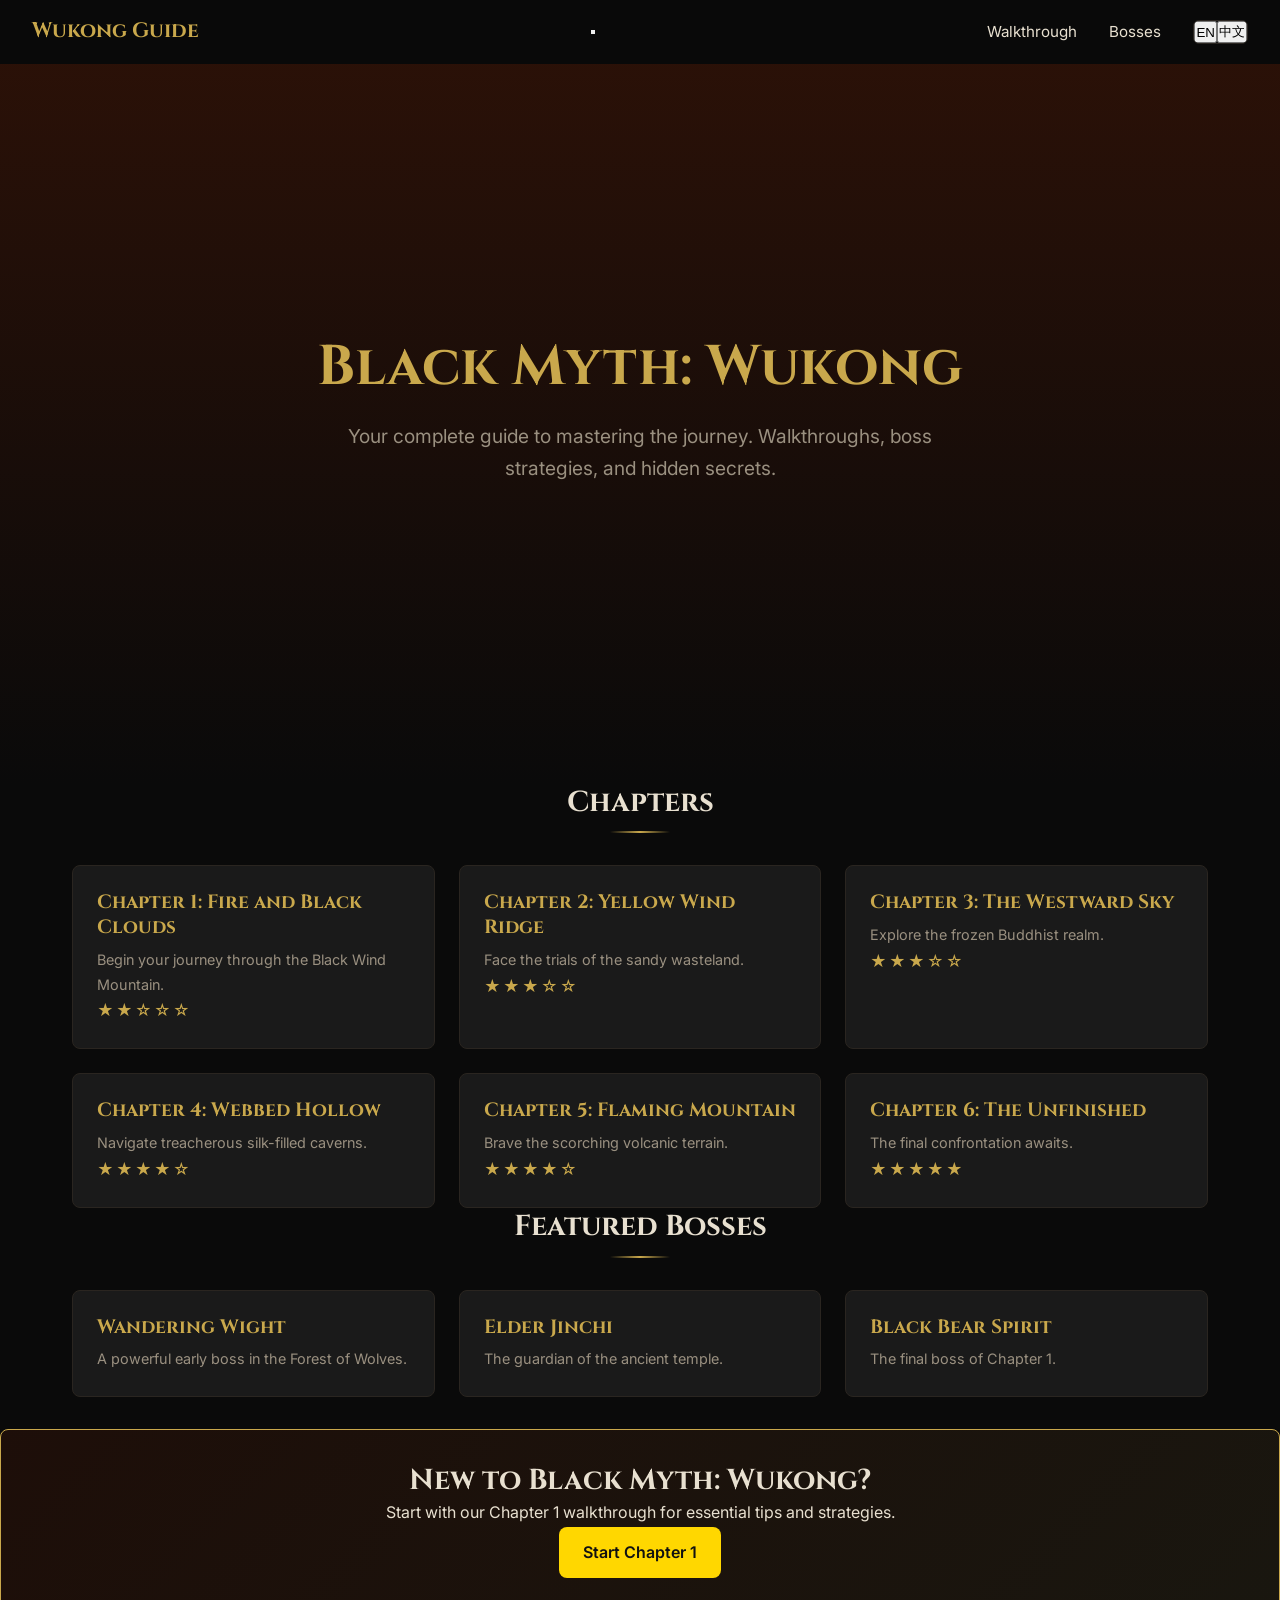
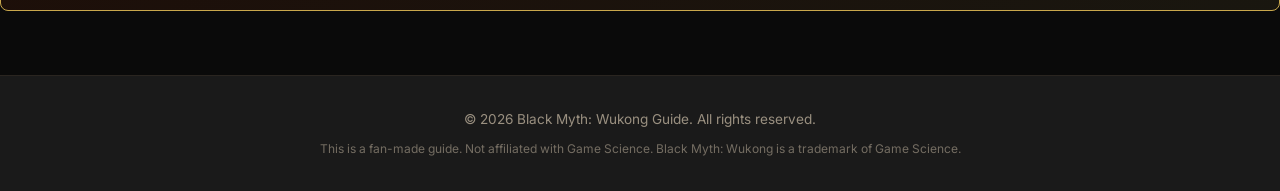
==== index.html @ 8a492a4d "feat: add homepage with hero, chapter nav, boss quick-access, bilingual Co-Authored-By: Claude Opus " ====
<!DOCTYPE html>
<html lang="en">
<head>
  <meta charset="UTF-8">
  <meta name="viewport" content="width=device-width, initial-scale=1.0">
  <title>Black Myth: Wukong Guide | 黑神话：悟空攻略</title>
  <meta name="description" content="Complete walkthrough, boss strategies, and tips for Black Myth: Wukong. Comprehensive guide for new players.">
  <link rel="preconnect" href="https://fonts.googleapis.com">
  <link rel="preconnect" href="https://fonts.gstatic.com" crossorigin>
  <link href="https://fonts.googleapis.com/css2?family=Cinzel:wght@400;700&family=Inter:wght@400;600&family=Noto+Sans+SC:wght@400;600&family=Noto+Serif+SC:wght@400;700&display=swap" rel="stylesheet">
  <link rel="stylesheet" href="css/style.css">
</head>
<body>
  <a href="#main" class="skip-link">Skip to main content</a>

  <!-- Navbar -->
  <nav class="navbar">
    <a href="index.html" class="navbar__logo">Wukong Guide</a>
    <button class="navbar__hamburger" aria-label="Toggle menu" aria-expanded="false">
      <span></span>
      <span></span>
      <span></span>
    </button>
    <ul class="navbar__links">
      <li>
        <a href="walkthrough/chapter-1.html">
          <span data-lang="en" lang="en">Walkthrough</span><span data-lang="zh-CN" lang="zh-CN" style="display:none">流程攻略</span>
        </a>
      </li>
      <li>
        <a href="bosses/index.html">
          <span data-lang="en" lang="en">Bosses</span><span data-lang="zh-CN" lang="zh-CN" style="display:none">Boss</span>
        </a>
      </li>
      <li>
        <div class="lang-toggle">
          <button class="active">EN</button>
          <button>中文</button>
        </div>
      </li>
    </ul>
  </nav>

  <!-- Main Content -->
  <main id="main">

    <!-- Hero Section -->
    <section class="hero">
      <h1 class="hero__title">
        <span data-lang="en" lang="en">Black Myth: Wukong</span><span data-lang="zh-CN" lang="zh-CN" style="display:none">黑神话：悟空</span>
      </h1>
      <p class="hero__subtitle">
        <span data-lang="en" lang="en">Your complete guide to mastering the journey. Walkthroughs, boss strategies, and hidden secrets.</span><span data-lang="zh-CN" lang="zh-CN" style="display:none">你的完整通关指南。流程攻略、Boss 打法和隐藏要素。</span>
      </p>
    </section>

    <!-- Chapter Navigation Section -->
    <section class="section">
      <h2 class="section__title">
        <span data-lang="en" lang="en">Chapters</span><span data-lang="zh-CN" lang="zh-CN" style="display:none">章节</span>
      </h2>
      <div class="chapters-grid">

        <a href="walkthrough/chapter-1.html" class="card">
          <h3 class="card__title">
            <span data-lang="en" lang="en">Chapter 1: Fire and Black Clouds</span><span data-lang="zh-CN" lang="zh-CN" style="display:none">第一章：火照黑云</span>
          </h3>
          <p class="card__desc">
            <span data-lang="en" lang="en">Begin your journey through the Black Wind Mountain.</span><span data-lang="zh-CN" lang="zh-CN" style="display:none">从黑风山开启你的旅程。</span>
          </p>
          <div class="stars">★★☆☆☆</div>
        </a>

        <a href="#" class="card">
          <h3 class="card__title">
            <span data-lang="en" lang="en">Chapter 2: Yellow Wind Ridge</span><span data-lang="zh-CN" lang="zh-CN" style="display:none">第二章：黄风岭</span>
          </h3>
          <p class="card__desc">
            <span data-lang="en" lang="en">Face the trials of the sandy wasteland.</span><span data-lang="zh-CN" lang="zh-CN" style="display:none">面对沙荒之地的考验。</span>
          </p>
          <div class="stars">★★★☆☆</div>
        </a>

        <a href="#" class="card">
          <h3 class="card__title">
            <span data-lang="en" lang="en">Chapter 3: The Westward Sky</span><span data-lang="zh-CN" lang="zh-CN" style="display:none">第三章：小西天</span>
          </h3>
          <p class="card__desc">
            <span data-lang="en" lang="en">Explore the frozen Buddhist realm.</span><span data-lang="zh-CN" lang="zh-CN" style="display:none">探索冰封的佛国。</span>
          </p>
          <div class="stars">★★★☆☆</div>
        </a>

        <a href="#" class="card">
          <h3 class="card__title">
            <span data-lang="en" lang="en">Chapter 4: Webbed Hollow</span><span data-lang="zh-CN" lang="zh-CN" style="display:none">第四章：盘丝洞</span>
          </h3>
          <p class="card__desc">
            <span data-lang="en" lang="en">Navigate treacherous silk-filled caverns.</span><span data-lang="zh-CN" lang="zh-CN" style="display:none">穿越危机四伏的蛛丝洞穴。</span>
          </p>
          <div class="stars">★★★★☆</div>
        </a>

        <a href="#" class="card">
          <h3 class="card__title">
            <span data-lang="en" lang="en">Chapter 5: Flaming Mountain</span><span data-lang="zh-CN" lang="zh-CN" style="display:none">第五章：火焰山</span>
          </h3>
          <p class="card__desc">
            <span data-lang="en" lang="en">Brave the scorching volcanic terrain.</span><span data-lang="zh-CN" lang="zh-CN" style="display:none">勇闯灼热的火山地带。</span>
          </p>
          <div class="stars">★★★★☆</div>
        </a>

        <a href="#" class="card">
          <h3 class="card__title">
            <span data-lang="en" lang="en">Chapter 6: The Unfinished</span><span data-lang="zh-CN" lang="zh-CN" style="display:none">第六章：未竟</span>
          </h3>
          <p class="card__desc">
            <span data-lang="en" lang="en">The final confrontation awaits.</span><span data-lang="zh-CN" lang="zh-CN" style="display:none">最终对决在等待着你。</span>
          </p>
          <div class="stars">★★★★★</div>
        </a>

      </div>
    </section>

    <!-- Boss Quick-Access Section -->
    <section class="section">
      <h2 class="section__title">
        <span data-lang="en" lang="en">Featured Bosses</span><span data-lang="zh-CN" lang="zh-CN" style="display:none">精选 Boss</span>
      </h2>
      <div class="bosses-grid">

        <a href="bosses/wandering-wight.html" class="card">
          <h3 class="card__title">
            <span data-lang="en" lang="en">Wandering Wight</span><span data-lang="zh-CN" lang="zh-CN" style="display:none">游荡的亡魂</span>
          </h3>
          <p class="card__desc">
            <span data-lang="en" lang="en">A powerful early boss in the Forest of Wolves.</span><span data-lang="zh-CN" lang="zh-CN" style="display:none">森林中的强力早期Boss。</span>
          </p>
        </a>

        <a href="bosses/elder-jinchi.html" class="card">
          <h3 class="card__title">
            <span data-lang="en" lang="en">Elder Jinchi</span><span data-lang="zh-CN" lang="zh-CN" style="display:none">金池长老</span>
          </h3>
          <p class="card__desc">
            <span data-lang="en" lang="en">The guardian of the ancient temple.</span><span data-lang="zh-CN" lang="zh-CN" style="display:none">古庙的守护者。</span>
          </p>
        </a>

        <a href="bosses/black-bear-spirit.html" class="card">
          <h3 class="card__title">
            <span data-lang="en" lang="en">Black Bear Spirit</span><span data-lang="zh-CN" lang="zh-CN" style="display:none">黑熊精</span>
          </h3>
          <p class="card__desc">
            <span data-lang="en" lang="en">The final boss of Chapter 1.</span><span data-lang="zh-CN" lang="zh-CN" style="display:none">第一章的最终Boss。</span>
          </p>
        </a>

      </div>
    </section>

    <!-- New Player Banner -->
    <section class="newbie-banner">
      <h2>
        <span data-lang="en" lang="en">New to Black Myth: Wukong?</span><span data-lang="zh-CN" lang="zh-CN" style="display:none">刚接触黑神话：悟空？</span>
      </h2>
      <p>
        <span data-lang="en" lang="en">Start with our Chapter 1 walkthrough for essential tips and strategies.</span><span data-lang="zh-CN" lang="zh-CN" style="display:none">从我们的第一章攻略开始，获取必备技巧和策略。</span>
      </p>
      <a href="walkthrough/chapter-1.html" style="background:gold;color:#111;border-radius:8px;padding:12px 24px;text-decoration:none;font-weight:600;display:inline-block;">
        <span data-lang="en" lang="en">Start Chapter 1</span><span data-lang="zh-CN" lang="zh-CN" style="display:none">开始第一章</span>
      </a>
    </section>

  </main>

  <!-- Footer -->
  <footer class="footer">
    <p>&copy; 2026 Black Myth: Wukong Guide. All rights reserved.</p>
    <p class="footer__disclaimer">This is a fan-made guide. Not affiliated with Game Science. Black Myth: Wukong is a trademark of Game Science.</p>
  </footer>

  <script src="js/main.js"></script>
</body>
</html>
---- css/style.css ----
/* ==========================================================================
   Black Myth: Wukong Guide - Global Stylesheet
   ========================================================================== */

/* --------------------------------------------------------------------------
   1. CSS Reset & Base
   -------------------------------------------------------------------------- */
:root {
  --bg-primary: #0a0a0a;
  --bg-secondary: #1a1a1a;
  --accent-gold: #c9a84c;
  --accent-red: #8b2500;
  --text-primary: #e8e0d0;
  --text-secondary: #9a9080;
  --border-color: #2a2520;
  --gold-glow: 0 0 20px rgba(201, 168, 76, 0.15);
  --transition-fast: 0.2s ease;
  --transition-normal: 0.3s ease;
}

*,
*::before,
*::after {
  box-sizing: border-box;
  margin: 0;
  padding: 0;
}

html {
  scroll-behavior: smooth;
}

body {
  font-family: 'Inter', 'Noto Sans SC', -apple-system, 'Segoe UI', 'Microsoft YaHei', 'PingFang SC', Helvetica, sans-serif;
  background-color: var(--bg-primary);
  color: var(--text-primary);
  line-height: 1.7;
  min-height: 100vh;
}

.skip-link {
  position: absolute;
  top: -100%;
  left: 50%;
  transform: translateX(-50%);
  background-color: var(--accent-gold);
  color: var(--bg-primary);
  padding: 0.5rem 1rem;
  border-radius: 0 0 4px 4px;
  font-weight: 600;
  z-index: 200;
  text-decoration: none;
}

.skip-link:focus {
  top: 0;
}

/* --------------------------------------------------------------------------
   2. Typography
   -------------------------------------------------------------------------- */
h1, h2, h3, h4 {
  font-family: 'Cinzel', 'Noto Serif SC', Georgia, 'SimSun', 'Times New Roman', 'STSong', serif;
  color: var(--text-primary);
  line-height: 1.3;
}

h1 {
  font-size: 2.5rem;
}

h2 {
  font-size: 1.8rem;
}

h3 {
  font-size: 1.3rem;
}

h4 {
  font-size: 1.1rem;
}

a {
  color: var(--accent-gold);
  text-decoration: none;
  transition: color var(--transition-fast);
}

a:hover {
  color: #e0c06a;
}

ul, ol {
  padding-left: 1.5rem;
}

li {
  margin-bottom: 0.4rem;
}

img {
  max-width: 100%;
  height: auto;
  display: block;
}

/* --------------------------------------------------------------------------
   3. Navigation Bar (.navbar)
   -------------------------------------------------------------------------- */
.navbar {
  position: fixed;
  top: 0;
  left: 0;
  right: 0;
  z-index: 100;
  background-color: rgba(10, 10, 10, 0.95);
  backdrop-filter: blur(10px);
  -webkit-backdrop-filter: blur(10px);
  height: 64px;
  display: flex;
  align-items: center;
  justify-content: space-between;
  padding: 0 2rem;
  transition: box-shadow var(--transition-fast);
}

.navbar--scrolled {
  box-shadow: 0 2px 12px rgba(0, 0, 0, 0.5);
}

.navbar__logo {
  font-family: 'Cinzel', 'Noto Serif SC', Georgia, 'SimSun', 'Times New Roman', 'STSong', serif;
  color: var(--accent-gold);
  font-size: 1.3rem;
  font-weight: 700;
  text-decoration: none;
  white-space: nowrap;
}

.navbar__links {
  display: flex;
  align-items: center;
  gap: 2rem;
  list-style: none;
  padding-left: 0;
}

.navbar__links li {
  margin-bottom: 0;
}

.navbar__links a {
  color: var(--text-primary);
  font-size: 0.95rem;
  transition: color var(--transition-fast);
}

.navbar__links a:hover {
  color: var(--accent-gold);
}

.lang-toggle {
  display: flex;
  background-color: var(--bg-secondary);
  border-radius: 6px;
  border: 1px solid var(--border-color);
  overflow: hidden;
}

.lang-toggle__btn {
  background: none;
  border: none;
  color: var(--text-secondary);
  font-size: 0.8rem;
  padding: 0.3rem 0.6rem;
  cursor: pointer;
  transition: background-color var(--transition-fast), color var(--transition-fast);
  font-family: inherit;
}

.lang-toggle__btn:hover {
  background-color: rgba(201, 168, 76, 0.1);
  color: var(--accent-gold);
}

.lang-toggle__btn--active {
  background-color: var(--accent-gold);
  color: var(--bg-primary);
  font-weight: 600;
}

.lang-toggle__btn--active:hover {
  background-color: var(--accent-gold);
  color: var(--bg-primary);
}

.hamburger {
  display: none;
  flex-direction: column;
  justify-content: center;
  gap: 5px;
  background: none;
  border: none;
  cursor: pointer;
  padding: 4px;
  width: 32px;
  height: 32px;
}

.hamburger span {
  display: block;
  width: 100%;
  height: 2px;
  background-color: var(--text-primary);
  border-radius: 1px;
  transition: transform var(--transition-fast), opacity var(--transition-fast);
}

.hamburger--open span:nth-child(1) {
  transform: translateY(7px) rotate(45deg);
}

.hamburger--open span:nth-child(2) {
  opacity: 0;
}

.hamburger--open span:nth-child(3) {
  transform: translateY(-7px) rotate(-45deg);
}

@media (max-width: 768px) {
  .hamburger {
    display: flex;
  }

  .navbar__links {
    display: none;
    flex-direction: column;
    position: absolute;
    top: 64px;
    left: 0;
    right: 0;
    background-color: rgba(10, 10, 10, 0.98);
    padding: 1rem 2rem;
    gap: 1rem;
    border-bottom: 1px solid var(--border-color);
  }

  .navbar__links.open {
    display: flex;
  }

  .navbar {
    padding: 0 1rem;
  }
}

/* --------------------------------------------------------------------------
   4. Footer (.footer)
   -------------------------------------------------------------------------- */
.footer {
  background-color: var(--bg-secondary);
  border-top: 1px solid var(--border-color);
  padding: 2rem;
  text-align: center;
  color: var(--text-secondary);
  font-size: 0.85rem;
  margin-top: 4rem;
}

.footer__disclaimer {
  font-size: 0.75rem;
  opacity: 0.7;
  margin-top: 0.5rem;
}

/* --------------------------------------------------------------------------
   5. Shared Components
   -------------------------------------------------------------------------- */
.divider {
  border: none;
  height: 1px;
  background: linear-gradient(
    to right,
    transparent,
    var(--accent-gold),
    transparent
  );
  margin: 2rem 0;
}

.card {
  background-color: var(--bg-secondary);
  border: 1px solid var(--border-color);
  border-radius: 8px;
  padding: 1.5rem;
  transition: transform var(--transition-normal), box-shadow var(--transition-normal);
}

.card:hover {
  transform: translateY(-4px);
  box-shadow: var(--gold-glow);
}

.card__title {
  color: var(--accent-gold);
  font-size: 1.2rem;
  font-family: 'Cinzel', 'Noto Serif SC', Georgia, 'SimSun', 'Times New Roman', 'STSong', serif;
  margin-bottom: 0.5rem;
}

.card__desc {
  color: var(--text-secondary);
  font-size: 0.9rem;
}

.stars {
  color: var(--accent-gold);
  letter-spacing: 2px;
}

.stars .empty {
  opacity: 0.3;
}

.tip-box {
  background-color: rgba(201, 168, 76, 0.08);
  border-left: 3px solid var(--accent-gold);
  padding: 1rem 1.25rem;
  border-radius: 0 6px 6px 0;
  margin: 1rem 0;
}

.section {
  max-width: 1200px;
  margin-left: auto;
  margin-right: auto;
  padding: 0 2rem;
}

.section__title {
  text-align: center;
  position: relative;
  padding-bottom: 0.75rem;
  margin-bottom: 2rem;
}

.section__title::after {
  content: '';
  position: absolute;
  bottom: 0;
  left: 50%;
  transform: translateX(-50%);
  width: 60px;
  height: 2px;
  background: linear-gradient(to right, transparent, var(--accent-gold), transparent);
}

.breadcrumb {
  font-size: 0.85rem;
  color: var(--text-secondary);
  margin-bottom: 1rem;
}

.breadcrumb a {
  color: var(--text-secondary);
}

.breadcrumb a:hover {
  color: var(--accent-gold);
}

main {
  padding-top: 64px; /* offset for fixed navbar */
}

/* --------------------------------------------------------------------------
   6. Homepage
   -------------------------------------------------------------------------- */
.hero {
  min-height: 80vh;
  display: flex;
  flex-direction: column;
  align-items: center;
  justify-content: center;
  text-align: center;
  background: linear-gradient(
    180deg,
    rgba(139, 37, 0, 0.25) 0%,
    var(--bg-primary) 100%
  );
  padding: 2rem;
}

.hero__title {
  font-size: 3.5rem;
  color: var(--accent-gold);
  margin-bottom: 1rem;
  font-family: 'Cinzel', 'Noto Serif SC', Georgia, 'SimSun', 'Times New Roman', 'STSong', serif;
}

.hero__subtitle {
  font-size: 1.2rem;
  color: var(--text-secondary);
  max-width: 600px;
  margin-bottom: 2rem;
}

.chapters-grid {
  display: grid;
  grid-template-columns: repeat(auto-fill, minmax(320px, 1fr));
  gap: 1.5rem;
}

.bosses-grid {
  display: grid;
  grid-template-columns: repeat(auto-fill, minmax(280px, 1fr));
  gap: 1.5rem;
}

.newbie-banner {
  background: linear-gradient(135deg, rgba(139, 37, 0, 0.15), rgba(201, 168, 76, 0.08));
  border: 1px solid var(--accent-gold);
  border-radius: 8px;
  padding: 2rem;
  text-align: center;
  margin: 2rem 0;
}

/* --------------------------------------------------------------------------
   7. Walkthrough Page
   -------------------------------------------------------------------------- */
.walkthrough-layout {
  display: grid;
  grid-template-columns: 1fr 260px;
  gap: 2rem;
  max-width: 1200px;
  margin-left: auto;
  margin-right: auto;
  padding: 2rem;
}

.toc-sidebar {
  position: sticky;
  top: 84px;
  background-color: var(--bg-secondary);
  border: 1px solid var(--border-color);
  border-radius: 8px;
  padding: 1.25rem;
  max-height: calc(100vh - 100px);
  overflow-y: auto;
}

.toc-sidebar a {
  display: block;
  color: var(--text-secondary);
  padding: 0.3rem 0.6rem;
  font-size: 0.9rem;
  border-left: 2px solid transparent;
  transition: color var(--transition-fast), border-color var(--transition-fast);
}

.toc-sidebar a:hover,
.toc-sidebar a.active {
  color: var(--accent-gold);
  border-left-color: var(--accent-gold);
}

.toc-toggle {
  display: none;
}

@media (max-width: 768px) {
  .walkthrough-layout {
    grid-template-columns: 1fr;
  }

  .toc-sidebar {
    display: none;
  }

  .toc-sidebar.open {
    display: block;
    position: static;
    margin-bottom: 1.5rem;
  }

  .toc-toggle {
    display: inline-block;
    background-color: var(--bg-secondary);
    border: 1px solid var(--border-color);
    color: var(--accent-gold);
    padding: 0.5rem 1rem;
    border-radius: 6px;
    cursor: pointer;
    font-size: 0.9rem;
    margin-bottom: 1rem;
    font-family: inherit;
  }

  .toc-toggle:hover {
    background-color: rgba(201, 168, 76, 0.1);
  }
}

/* --------------------------------------------------------------------------
   8. Boss List Page
   -------------------------------------------------------------------------- */
.boss-list {
  display: grid;
  grid-template-columns: repeat(auto-fill, minmax(300px, 1fr));
  gap: 1.5rem;
}

.boss-card {
  background-color: var(--bg-secondary);
  border: 1px solid var(--border-color);
  border-radius: 8px;
  overflow: hidden;
  transition: transform var(--transition-normal), box-shadow var(--transition-normal);
  cursor: pointer;
}

.boss-card:hover {
  transform: translateY(-4px);
  box-shadow: var(--gold-glow);
}

.boss-card__header {
  height: 160px;
  background: linear-gradient(135deg, rgba(139, 37, 0, 0.4), rgba(201, 168, 76, 0.1));
  display: flex;
  align-items: center;
  justify-content: center;
}

.boss-card__header span {
  font-size: 3rem;
  color: var(--accent-gold);
  font-family: 'Cinzel', 'Noto Serif SC', Georgia, 'SimSun', 'Times New Roman', 'STSong', serif;
}

.boss-card__body {
  padding: 1.2rem;
}

.boss-card__name {
  color: var(--accent-gold);
  font-size: 1.1rem;
  font-family: 'Cinzel', 'Noto Serif SC', Georgia, 'SimSun', 'Times New Roman', 'STSong', serif;
  margin-bottom: 0.3rem;
}

.boss-card__chapter {
  color: var(--text-secondary);
  font-size: 0.8rem;
}

/* --------------------------------------------------------------------------
   9. Boss Detail Page
   -------------------------------------------------------------------------- */
.boss-detail {
  max-width: 900px;
  margin-left: auto;
  margin-right: auto;
  padding: 2rem;
}

.boss-header {
  display: flex;
  gap: 2rem;
  flex-wrap: wrap;
  align-items: center;
  margin-bottom: 2rem;
}

.boss-header__portrait {
  width: 180px;
  height: 180px;
  border-radius: 50%;
  background: linear-gradient(135deg, rgba(139, 37, 0, 0.5), rgba(201, 168, 76, 0.15));
  border: 2px solid var(--accent-gold);
  display: flex;
  align-items: center;
  justify-content: center;
  flex-shrink: 0;
}

.boss-header__portrait span {
  font-size: 3rem;
  color: var(--accent-gold);
  font-family: 'Cinzel', 'Noto Serif SC', Georgia, 'SimSun', 'Times New Roman', 'STSong', serif;
}

.boss-header__info {
  flex: 1;
  min-width: 200px;
}

.stats-card {
  display: grid;
  grid-template-columns: repeat(auto-fill, minmax(140px, 1fr));
  gap: 1rem;
  background-color: var(--bg-secondary);
  border: 1px solid var(--border-color);
  border-radius: 8px;
  padding: 1.25rem;
  margin-bottom: 2rem;
}

.stats-card__item {
  text-align: center;
}

.stats-card__label {
  font-size: 0.8rem;
  color: var(--text-secondary);
  margin-bottom: 0.25rem;
}

.stats-card__value {
  font-size: 1.1rem;
  color: var(--accent-gold);
  font-weight: 600;
}

.stats-card__version {
  grid-column: 1 / -1;
  text-align: right;
  font-size: 0.75rem;
  color: var(--text-secondary);
  opacity: 0.6;
}

.phase-block {
  background-color: var(--bg-secondary);
  border-left: 3px solid var(--accent-gold);
  border-radius: 0 8px 8px 0;
  padding: 1.25rem;
  margin-bottom: 1.5rem;
}

.phase-block__title {
  color: var(--accent-gold);
  font-size: 1.1rem;
  margin-bottom: 0.75rem;
  font-family: 'Cinzel', 'Noto Serif SC', Georgia, 'SimSun', 'Times New Roman', 'STSong', serif;
}

.quick-tips {
  background-color: var(--bg-secondary);
  border: 1px solid var(--border-color);
  border-radius: 8px;
  padding: 1.25rem;
  margin: 1.5rem 0;
}

.quick-tips li {
  list-style: none;
  position: relative;
  padding-left: 1.25rem;
}

.quick-tips li::before {
  content: '\2726'; /* ✦ */
  position: absolute;
  left: 0;
  color: var(--accent-gold);
}
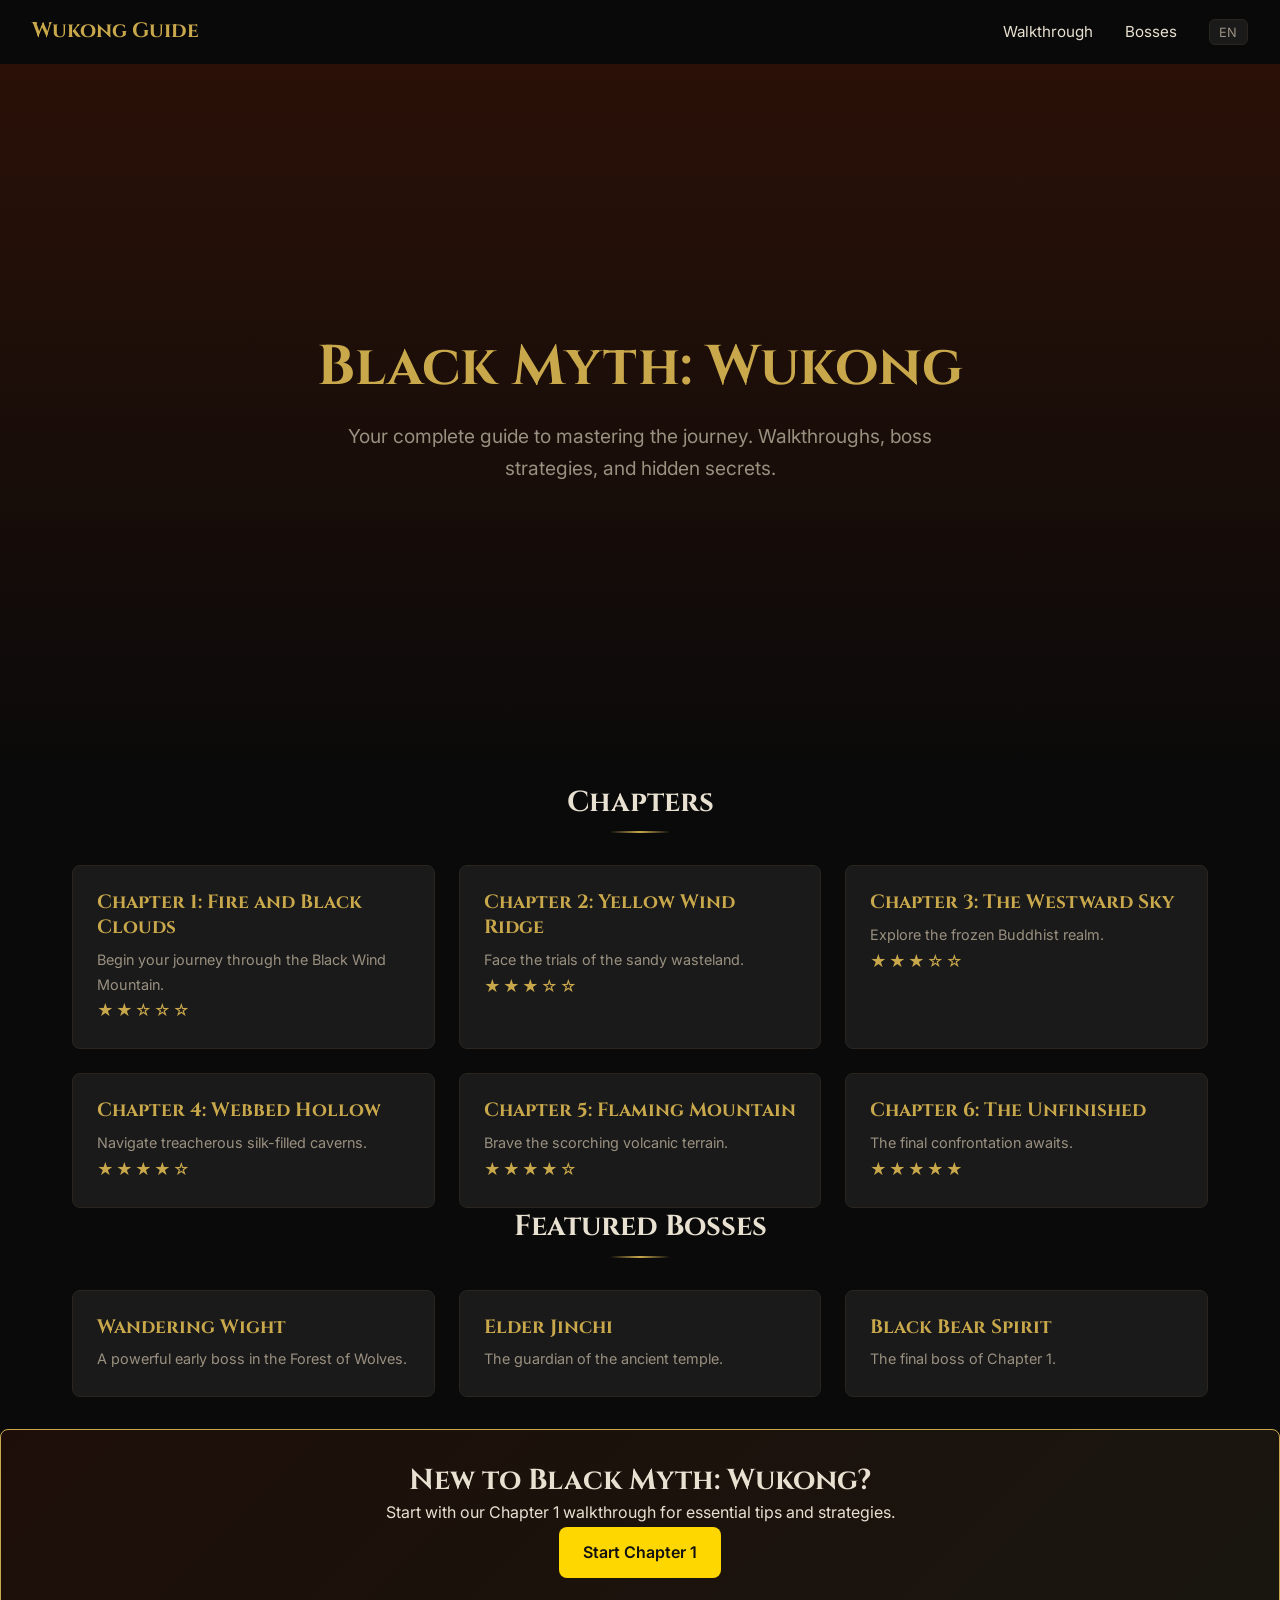
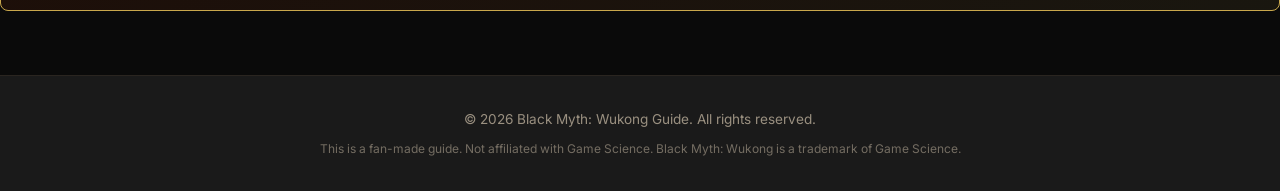
==== commit 3a97df66: "fix: critical fixes - homepage lang toggle, TOC mobile toggle, 404 hamburger class, dead CSS removal" ====
--- a/index.html
+++ b/index.html
@@ -34,8 +34,8 @@
       </li>
       <li>
         <div class="lang-toggle">
-          <button class="active">EN</button>
-          <button>中文</button>
+          <button class="lang-toggle__btn active" data-lang="en">EN</button>
+          <button class="lang-toggle__btn" data-lang="zh">中文</button>
         </div>
       </li>
     </ul>
--- a/css/style.css
+++ b/css/style.css
@@ -125,10 +125,6 @@
   transition: box-shadow var(--transition-fast);
 }
 
-.navbar--scrolled {
-  box-shadow: 0 2px 12px rgba(0, 0, 0, 0.5);
-}
-
 .navbar__logo {
   font-family: 'Cinzel', 'Noto Serif SC', Georgia, 'SimSun', 'Times New Roman', 'STSong', serif;
   color: var(--accent-gold);
@@ -195,7 +191,7 @@
   color: var(--bg-primary);
 }
 
-.hamburger {
+.navbar__hamburger {
   display: none;
   flex-direction: column;
   justify-content: center;
@@ -208,7 +204,7 @@
   height: 32px;
 }
 
-.hamburger span {
+.navbar__hamburger span {
   display: block;
   width: 100%;
   height: 2px;
@@ -217,20 +213,20 @@
   transition: transform var(--transition-fast), opacity var(--transition-fast);
 }
 
-.hamburger--open span:nth-child(1) {
+.navbar__hamburger--open span:nth-child(1) {
   transform: translateY(7px) rotate(45deg);
 }
 
-.hamburger--open span:nth-child(2) {
+.navbar__hamburger--open span:nth-child(2) {
   opacity: 0;
 }
 
-.hamburger--open span:nth-child(3) {
+.navbar__hamburger--open span:nth-child(3) {
   transform: translateY(-7px) rotate(-45deg);
 }
 
 @media (max-width: 768px) {
-  .hamburger {
+  .navbar__hamburger {
     display: flex;
   }
 
